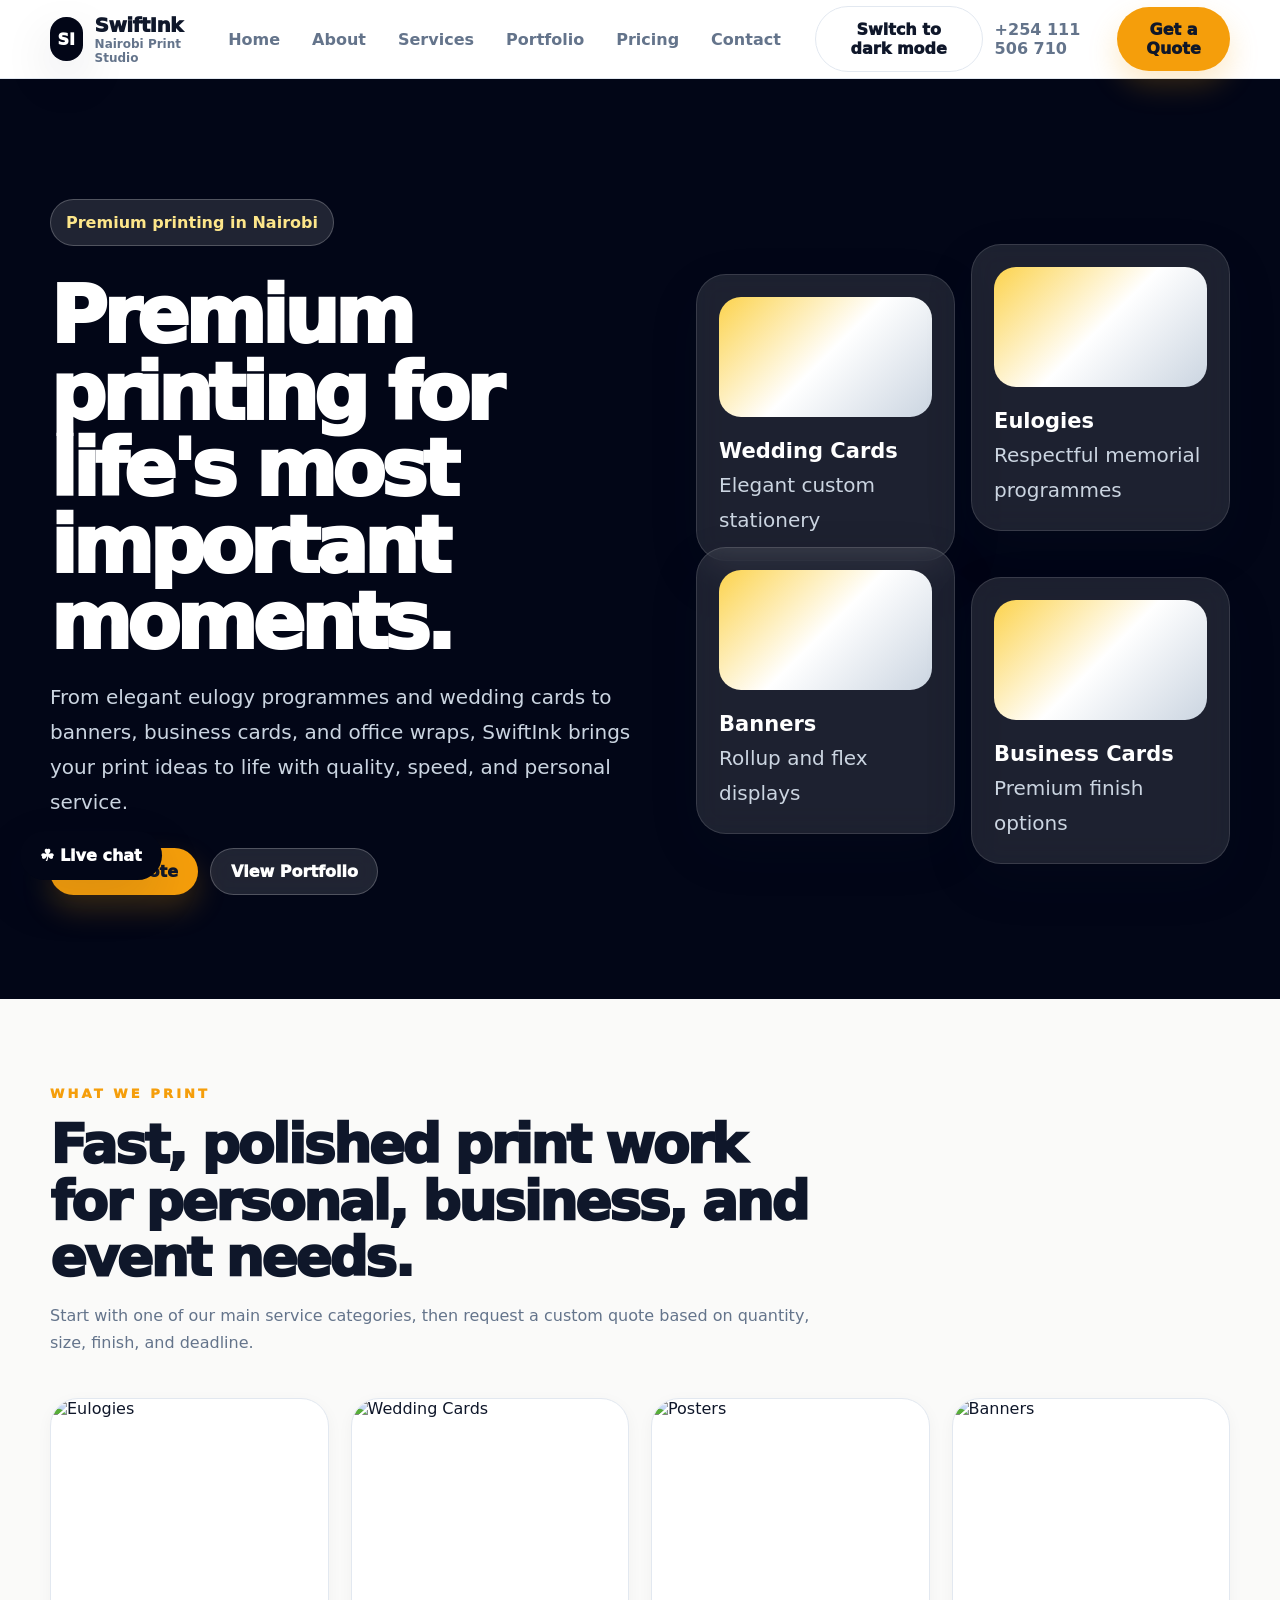
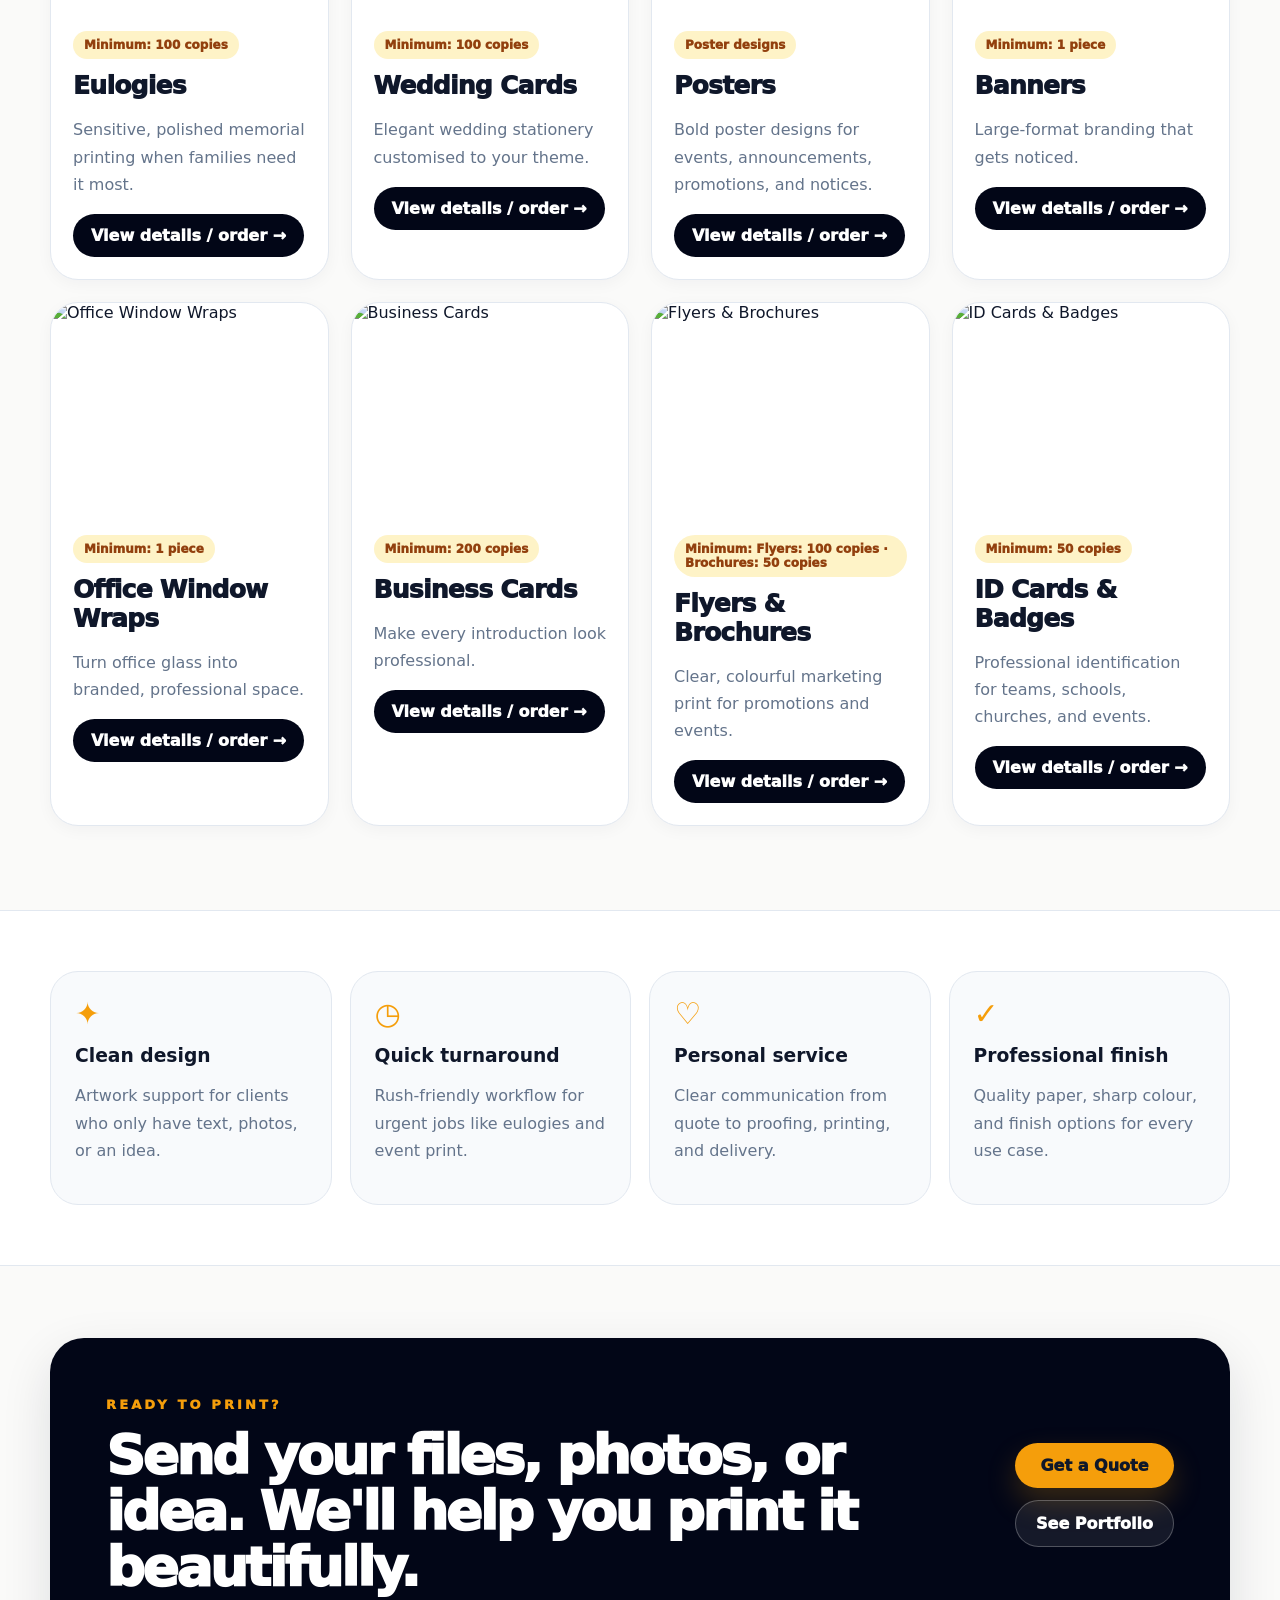
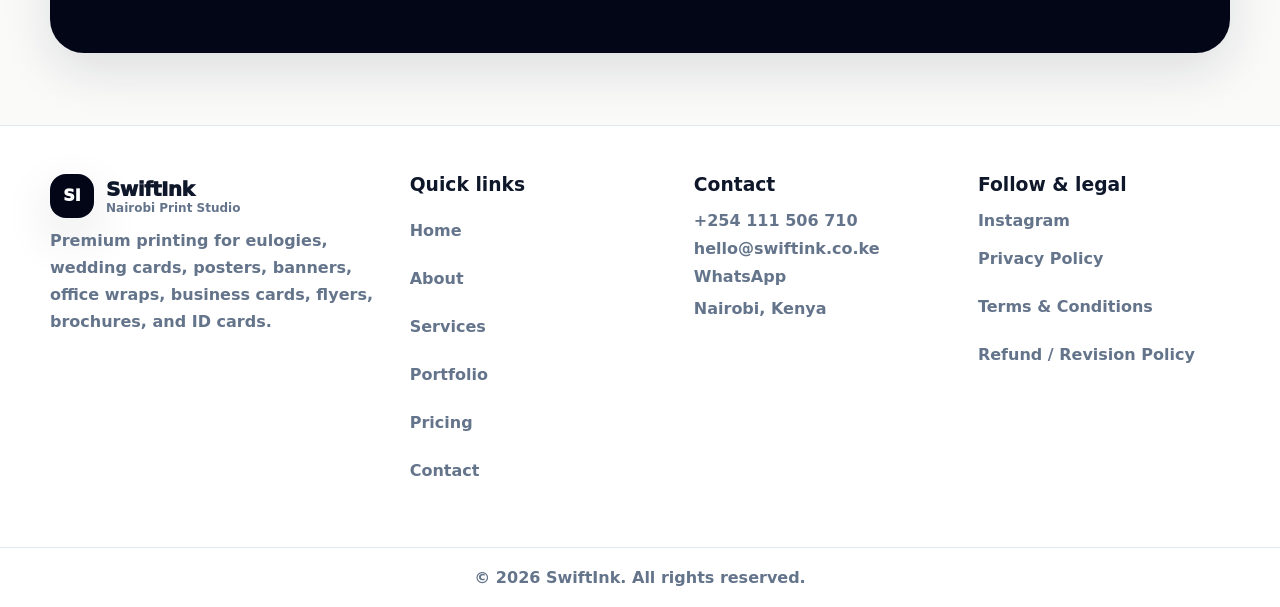
==== swiftink-website/index.html @ 8cc39e2a "Add files via upload" ====
<!doctype html>
<html lang="en">
  <head>
    <meta charset="UTF-8" />
    <meta name="viewport" content="width=device-width, initial-scale=1.0" />
    <title>SwiftInk | Premium Printing in Nairobi</title>
    <meta name="description" content="SwiftInk provides premium printing in Nairobi for eulogies, wedding cards, banners, business cards, flyers, brochures, ID cards, posters, and office window wraps." />
    <link rel="stylesheet" href="assets/css/styles.css" />
  </head>
  <body>
    <header class="site-header">
      <div class="container header-inner">
        <button class="brand" data-page-link="home" aria-label="SwiftInk home">
          <span class="brand-mark">SI</span>
          <span>
            <strong>SwiftInk</strong>
            <small>Nairobi Print Studio</small>
          </span>
        </button>

        <nav class="desktop-nav" aria-label="Main navigation">
          <button data-page-link="home">Home</button>
          <button data-page-link="about">About</button>
          <button data-page-link="services">Services</button>
          <button data-page-link="portfolio">Portfolio</button>
          <button data-page-link="pricing">Pricing</button>
          <button data-page-link="contact">Contact</button>
        </nav>

        <div class="header-actions">
          <button id="themeToggle" class="outline-button">Switch to dark mode</button>
          <a class="phone-link" href="tel:+254111506710">+254 111 506 710</a>
          <button class="primary-button" data-page-link="contact">Get a Quote</button>
        </div>

        <button id="mobileMenuButton" class="mobile-menu-button" aria-label="Open menu">☰</button>
      </div>

      <div id="mobileMenu" class="mobile-menu">
        <button id="mobileThemeToggle" class="outline-button">Switch to dark mode</button>
        <button data-page-link="home">Home</button>
        <button data-page-link="about">About</button>
        <button data-page-link="services">Services</button>
        <button data-page-link="portfolio">Portfolio</button>
        <button data-page-link="pricing">Pricing</button>
        <button data-page-link="contact">Contact</button>
        <button class="primary-button" data-page-link="contact">Get a Quote</button>
      </div>
    </header>

    <main>
      <section id="home" class="page active-page">
        <div class="hero">
          <div class="hero-overlay"></div>
          <div class="container hero-grid">
            <div class="hero-copy">
              <p class="pill">Premium printing in Nairobi</p>
              <h1>Premium printing for life's most important moments.</h1>
              <p>From elegant eulogy programmes and wedding cards to banners, business cards, and office wraps, SwiftInk brings your print ideas to life with quality, speed, and personal service.</p>
              <div class="hero-buttons">
                <button class="primary-button" data-page-link="contact">Get a Quote</button>
                <button class="glass-button" data-page-link="portfolio">View Portfolio</button>
              </div>
            </div>
            <div class="hero-cards">
              <article><span></span><h3>Wedding Cards</h3><p>Elegant custom stationery</p></article>
              <article><span></span><h3>Eulogies</h3><p>Respectful memorial programmes</p></article>
              <article><span></span><h3>Banners</h3><p>Rollup and flex displays</p></article>
              <article><span></span><h3>Business Cards</h3><p>Premium finish options</p></article>
            </div>
          </div>
        </div>

        <section class="section container">
          <div class="section-intro">
            <p class="eyebrow">What we print</p>
            <h2>Fast, polished print work for personal, business, and event needs.</h2>
            <p>Start with one of our main service categories, then request a custom quote based on quantity, size, finish, and deadline.</p>
          </div>
          <div id="homeServices" class="card-grid four"></div>
        </section>

        <section class="trust-strip">
          <div class="container trust-grid">
            <article><span>✦</span><h3>Clean design</h3><p>Artwork support for clients who only have text, photos, or an idea.</p></article>
            <article><span>◷</span><h3>Quick turnaround</h3><p>Rush-friendly workflow for urgent jobs like eulogies and event print.</p></article>
            <article><span>♡</span><h3>Personal service</h3><p>Clear communication from quote to proofing, printing, and delivery.</p></article>
            <article><span>✓</span><h3>Professional finish</h3><p>Quality paper, sharp colour, and finish options for every use case.</p></article>
          </div>
        </section>

        <section class="final-cta container">
          <div>
            <p class="eyebrow">Ready to print?</p>
            <h2>Send your files, photos, or idea. We'll help you print it beautifully.</h2>
          </div>
          <div class="cta-actions">
            <button class="primary-button" data-page-link="contact">Get a Quote</button>
            <button class="outline-button light" data-page-link="portfolio">See Portfolio</button>
          </div>
        </section>
      </section>

      <section id="about" class="page">
        <div class="page-hero">
          <div class="container">
            <p class="eyebrow">About SwiftInk</p>
            <h1>A Nairobi print studio built on quality, speed, and human service.</h1>
            <p>SwiftInk helps families, couples, businesses, churches, schools, and event organisers turn important information into beautiful printed pieces.</p>
          </div>
        </div>
        <section class="section container two-column">
          <div>
            <p class="eyebrow">Our story</p>
            <h2>Print support that feels personal, especially when the job matters.</h2>
            <p>Based in Nairobi, SwiftInk was created to make professional printing easier for clients who need both good design and reliable turnaround. Some customers arrive with ready artwork. Others only have photos, wording, or a rough brief. In both cases, we guide the job from idea to finished print.</p>
            <p>What makes SwiftInk different is the combination of quality output, honest timelines, and attentive service. For sensitive projects like eulogies, we know families need calm communication, careful proofreading, and fast delivery.</p>
            <p>For business and event work, we focus on sharp colour, practical material guidance, and finishes that match the final use.</p>
          </div>
          <div class="image-card">
            <img src="https://images.unsplash.com/photo-1516321318423-f06f85e504b3?auto=format&fit=crop&w=1200&q=80" alt="SwiftInk workspace placeholder" />
            <div><strong>Based in Nairobi</strong><p>Serving clients across the city and surrounding areas.</p></div>
          </div>
        </section>
      </section>

      <section id="services" class="page">
        <div class="page-hero">
          <div class="container">
            <p class="eyebrow">Services</p>
            <h1>Choose the print product you need.</h1>
            <p>Each service has its own page with formats, finishes, order details, and quote questions.</p>
          </div>
        </div>
        <section class="section container">
          <div id="servicesGrid" class="card-grid three"></div>
        </section>
      </section>

      <section id="serviceDetail" class="page">
        <div id="serviceHero" class="service-hero"></div>
        <section class="section container detail-layout">
          <div id="serviceContent" class="detail-content"></div>
          <aside class="sticky-form">
            <div id="serviceQuoteForm"></div>
          </aside>
        </section>
      </section>

      <section id="portfolio" class="page">
        <div class="page-hero">
          <div class="container">
            <p class="eyebrow">Portfolio</p>
            <h1>A gallery built to let the quality speak.</h1>
            <p>Filter by category and replace these placeholders with real photos of SwiftInk's printed work.</p>
          </div>
        </div>
        <section class="section container">
          <div id="portfolioFilters" class="filter-bar"></div>
          <div id="portfolioGrid" class="portfolio-grid"></div>
        </section>
      </section>

      <section id="pricing" class="page">
        <div class="page-hero">
          <div class="container">
            <p class="eyebrow">Pricing</p>
            <h1>Transparent starting prices and design charges.</h1>
            <p>Final prices depend on size, quantity, finish, urgency, artwork readiness, and delivery or installation needs.</p>
          </div>
        </div>
        <section class="section container">
          <div id="pricingGrid" class="pricing-grid"></div>
          <div class="pricing-note">
            <h2>Need a custom quote?</h2>
            <p>Send your service type, quantity, size, finish, files, and deadline. Work begins after a 40% upfront payment, and SwiftInk can confirm the best print option and advise on M-Pesa payment once the job is approved.</p>
            <button class="primary-button" data-page-link="contact">Request a quote</button>
          </div>
        </section>
      </section>

      <section id="contact" class="page">
        <div class="page-hero">
          <div class="container">
            <p class="eyebrow">Contact</p>
            <h1>Tell us what you need printed.</h1>
            <p>Share the service, quantity, size, finish, deadline, and any files or photos. SwiftInk will reply with the next steps.</p>
          </div>
        </div>
        <section class="section container contact-layout">
          <div class="contact-cards">
            <a href="tel:+254111506710"><span>☎</span><div><strong>Phone</strong><p>+254 111 506 710</p></div></a>
            <a href="https://wa.me/254111506710" target="_blank"><span>☘</span><div><strong>WhatsApp</strong><p>Chat with SwiftInk</p></div></a>
            <a href="mailto:hello@swiftink.co.ke"><span>✉</span><div><strong>Email</strong><p>hello@swiftink.co.ke</p></div></a>
            <article><span>⌖</span><div><strong>Location</strong><p>Nairobi, Kenya</p></div></article>
            <article><span>◷</span><div><strong>Working hours</strong><p>Monday - Saturday, 8:00 AM - 6:00 PM</p></div></article>
            <article class="map-placeholder"><h3>Service area</h3><p>SwiftInk serves clients across Nairobi and can arrange delivery or installation depending on the product and location.</p><div>Google Map embed placeholder</div></article>
          </div>
          <div id="contactQuoteForm"></div>
        </section>
      </section>

      <section id="privacy" class="page legal-page"></section>
      <section id="terms" class="page legal-page"></section>
      <section id="refund" class="page legal-page"></section>
    </main>

    <footer class="site-footer">
      <div class="container footer-grid">
        <div>
          <div class="footer-brand"><span class="brand-mark">SI</span><div><strong>SwiftInk</strong><small>Nairobi Print Studio</small></div></div>
          <p>Premium printing for eulogies, wedding cards, posters, banners, office wraps, business cards, flyers, brochures, and ID cards.</p>
        </div>
        <div><h3>Quick links</h3><button data-page-link="home">Home</button><button data-page-link="about">About</button><button data-page-link="services">Services</button><button data-page-link="portfolio">Portfolio</button><button data-page-link="pricing">Pricing</button><button data-page-link="contact">Contact</button></div>
        <div><h3>Contact</h3><a href="tel:+254111506710">+254 111 506 710</a><a href="mailto:hello@swiftink.co.ke">hello@swiftink.co.ke</a><a href="https://wa.me/254111506710" target="_blank">WhatsApp</a><p>Nairobi, Kenya</p></div>
        <div><h3>Follow & legal</h3><a href="https://instagram.com" target="_blank">Instagram</a><button data-page-link="privacy">Privacy Policy</button><button data-page-link="terms">Terms & Conditions</button><button data-page-link="refund">Refund / Revision Policy</button></div>
      </div>
      <div class="copyright">© <span id="year"></span> SwiftInk. All rights reserved.</div>
    </footer>

    <div class="live-chat">
      <div id="chatPanel" class="chat-panel">
        <div class="chat-header"><div><small>Live chat</small><strong>SwiftInk Agent</strong><span>Online for quotes and order support</span></div><button id="closeChat">×</button></div>
        <div id="chatMessages" class="chat-messages"></div>
        <form id="chatForm" class="chat-form"><label>Message agent<textarea id="chatInput" rows="3" placeholder="Type your question or order details..."></textarea></label><div><button type="submit">Send message</button><a id="chatWhatsapp" target="_blank">WhatsApp</a></div></form>
      </div>
      <button id="openChat" class="chat-button">☘ Live chat</button>
    </div>
    
    <!-- SCRIPTS MUST BE IN THIS ORDER -->
    <!-- 1. Firebase core libraries -->
    <script src="https://www.gstatic.com/firebasejs/10.8.0/firebase-app-compat.js"></script>
    <script src="https://www.gstatic.com/firebasejs/10.8.0/firebase-firestore-compat.js"></script>
    
    <!-- 2. Your Firebase configuration -->
    <script src="assets/js/firebase-config.js"></script>
    
    <!-- 3. Your main app.js -->
    <script src="assets/js/app.js"></script>
  </body>
</html>
---- swiftink-website/assets/css/styles.css ----
:root {
  --bg: #fafaf9;
  --card: #ffffff;
  --ink: #0f172a;
  --muted: #64748b;
  --line: #e2e8f0;
  --soft: #f8fafc;
  --amber: #f59e0b;
  --amber-soft: #fef3c7;
  --green: #22c55e;
  --shadow: 0 18px 50px rgba(15, 23, 42, 0.12);
  --radius: 28px;
}

* { box-sizing: border-box; }
html { scroll-behavior: smooth; }
body {
  margin: 0;
  font-family: Inter, ui-sans-serif, system-ui, -apple-system, BlinkMacSystemFont, "Segoe UI", sans-serif;
  background: var(--bg);
  color: var(--ink);
}
body.dark-mode {
  --bg: #020617;
  --card: #0f172a;
  --ink: #f8fafc;
  --muted: #cbd5e1;
  --line: #334155;
  --soft: #111827;
  --amber-soft: rgba(245, 158, 11, 0.16);
  --shadow: 0 18px 50px rgba(0, 0, 0, 0.38);
}
img { max-width: 100%; display: block; }
button, input, select, textarea { font: inherit; }
button { cursor: pointer; }
a { color: inherit; text-decoration: none; }
.container { width: min(1180px, calc(100% - 32px)); margin: 0 auto; }

.site-header {
  position: sticky;
  top: 0;
  z-index: 40;
  background: color-mix(in srgb, var(--card) 88%, transparent);
  border-bottom: 1px solid var(--line);
  backdrop-filter: blur(16px);
}
.header-inner { min-height: 78px; display: flex; align-items: center; justify-content: space-between; gap: 20px; }
.brand, .footer-brand { display: inline-flex; align-items: center; gap: 12px; background: none; border: 0; color: var(--ink); padding: 0; text-align: left; }
.brand-mark { width: 44px; height: 44px; border-radius: 16px; display: inline-flex; align-items: center; justify-content: center; background: #020617; color: #fff; font-weight: 950; box-shadow: var(--shadow); }
.brand strong, .footer-brand strong { display: block; font-size: 20px; font-weight: 950; letter-spacing: -0.03em; }
.brand small, .footer-brand small { display: block; color: var(--muted); font-weight: 700; font-size: 12px; }
.desktop-nav { display: flex; gap: 4px; }
.desktop-nav button, .mobile-menu button, .site-footer button { border: 0; background: none; color: var(--muted); font-weight: 800; padding: 10px 14px; border-radius: 999px; }
.desktop-nav button:hover, .mobile-menu button:hover, .site-footer button:hover { color: var(--ink); background: var(--soft); }
.header-actions { display: flex; align-items: center; gap: 12px; }
.phone-link { color: var(--muted); font-weight: 900; }
.mobile-menu-button { display: none; border: 1px solid var(--line); background: var(--card); color: var(--ink); width: 44px; height: 44px; border-radius: 16px; font-size: 22px; }
.mobile-menu { display: none; padding: 14px 16px 18px; border-top: 1px solid var(--line); background: var(--card); }
.mobile-menu.open { display: grid; gap: 8px; }
.mobile-menu button { text-align: left; border-radius: 16px; }

.primary-button, .outline-button, .glass-button {
  border: 0;
  border-radius: 999px;
  padding: 13px 20px;
  font-weight: 950;
  display: inline-flex;
  align-items: center;
  justify-content: center;
  gap: 8px;
}
.primary-button { background: var(--amber); color: #0f172a; box-shadow: 0 14px 30px rgba(245, 158, 11, 0.22); }
.primary-button:hover { transform: translateY(-1px); filter: brightness(1.03); }
.outline-button { background: var(--card); color: var(--ink); border: 1px solid var(--line); }
.outline-button.light { color: #fff; border-color: rgba(255,255,255,0.25); background: rgba(255,255,255,0.08); }
.glass-button { color: #fff; background: rgba(255,255,255,0.12); border: 1px solid rgba(255,255,255,0.22); backdrop-filter: blur(12px); }

.page { display: none; }
.active-page { display: block; }
.hero { position: relative; overflow: hidden; background: #020617; color: #fff; }
.hero::before { content: ""; position: absolute; inset: 0; background: url("https://images.unsplash.com/photo-1586953208448-b95a79798f07?auto=format&fit=crop&w=1800&q=80") center/cover; opacity: 0.34; }
.hero-overlay { position: absolute; inset: 0; background: linear-gradient(90deg, #020617, rgba(2,6,23,0.86), rgba(2,6,23,0.3)); }
.hero-grid { position: relative; padding: 104px 0; display: grid; grid-template-columns: 1.05fr 0.95fr; gap: 56px; align-items: center; }
.pill { display: inline-flex; padding: 9px 15px; border-radius: 999px; background: rgba(255,255,255,0.12); border: 1px solid rgba(255,255,255,0.22); color: #fde68a; font-weight: 900; }
.hero h1, .page-hero h1 { margin: 16px 0 0; font-size: clamp(46px, 7vw, 78px); line-height: 0.98; letter-spacing: -0.06em; font-weight: 950; }
.hero p:not(.pill), .page-hero p:not(.eyebrow) { color: #cbd5e1; font-size: 20px; line-height: 1.75; max-width: 720px; }
.hero-buttons { display: flex; flex-wrap: wrap; gap: 12px; margin-top: 28px; }
.hero-cards { display: grid; grid-template-columns: repeat(2, 1fr); gap: 16px; }
.hero-cards article { border: 1px solid rgba(255,255,255,0.12); background: rgba(255,255,255,0.11); border-radius: 30px; padding: 22px; backdrop-filter: blur(14px); box-shadow: var(--shadow); }
.hero-cards article:nth-child(1), .hero-cards article:nth-child(4) { transform: translateY(30px); }
.hero-cards span { display: block; height: 120px; border-radius: 22px; margin-bottom: 22px; background: linear-gradient(135deg, #fcd34d, #fff, #cbd5e1); }
.hero-cards h3 { margin: 0; font-size: 21px; }
.hero-cards p { margin: 5px 0 0; color: #cbd5e1; }

.section { padding: 84px 0; }
.section-intro { max-width: 760px; margin-bottom: 42px; }
.eyebrow { color: var(--amber); font-weight: 950; text-transform: uppercase; letter-spacing: 0.24em; font-size: 13px; margin: 0 0 12px; }
h2 { margin: 0; font-size: clamp(34px, 5vw, 54px); line-height: 1.04; letter-spacing: -0.05em; font-weight: 950; }
h3 { margin: 0; }
p { color: var(--muted); line-height: 1.7; }
.card-grid { display: grid; gap: 22px; }
.card-grid.three { grid-template-columns: repeat(3, minmax(0, 1fr)); }
.card-grid.four { grid-template-columns: repeat(4, minmax(0, 1fr)); }
.service-card { overflow: hidden; border-radius: var(--radius); background: var(--card); border: 1px solid var(--line); box-shadow: 0 4px 16px rgba(15,23,42,0.04); transition: transform 0.2s, box-shadow 0.2s; }
.service-card:hover { transform: translateY(-4px); box-shadow: var(--shadow); }
.service-card img { width: 100%; height: 210px; object-fit: cover; }
.service-card-content { padding: 22px; }
.badge { display: inline-flex; background: var(--amber-soft); color: #92400e; padding: 7px 11px; border-radius: 999px; font-size: 12px; font-weight: 950; margin-bottom: 12px; }
body.dark-mode .badge { color: #fde68a; }
.service-card h3 { font-size: 25px; font-weight: 950; letter-spacing: -0.03em; }
.service-card p { min-height: 54px; }
.dark-button { border: 0; background: #020617; color: #fff; border-radius: 999px; padding: 12px 18px; font-weight: 950; }
body.dark-mode .dark-button { background: var(--amber); color: #0f172a; }

.trust-strip { background: var(--card); border-block: 1px solid var(--line); padding: 60px 0; }
.trust-grid { display: grid; grid-template-columns: repeat(4, 1fr); gap: 18px; }
.trust-grid article { background: var(--soft); border: 1px solid var(--line); border-radius: var(--radius); padding: 24px; }
.trust-grid span { display: block; color: var(--amber); font-size: 30px; margin-bottom: 14px; }
.final-cta { margin-block: 72px; border-radius: 34px; background: #020617; color: #fff; padding: 56px; display: grid; grid-template-columns: 1fr auto; gap: 30px; align-items: center; box-shadow: var(--shadow); }
.final-cta h2 { max-width: 780px; }
.final-cta p:not(.eyebrow) { color: #cbd5e1; }
.cta-actions { display: grid; gap: 12px; }

.page-hero { background: #020617; color: #fff; padding: 86px 0; }
.two-column { display: grid; grid-template-columns: 1fr 0.95fr; gap: 56px; align-items: center; }
.image-card { position: relative; }
.image-card img { border-radius: 36px; width: 100%; height: 520px; object-fit: cover; box-shadow: var(--shadow); }
.image-card div { position: absolute; left: 24px; right: 24px; bottom: -24px; background: var(--card); color: var(--ink); border-radius: 26px; padding: 22px; box-shadow: var(--shadow); }
.image-card strong { color: var(--amber); text-transform: uppercase; letter-spacing: .18em; font-size: 12px; }
.image-card p { margin: 5px 0 0; color: var(--ink); font-weight: 900; font-size: 20px; }

.service-hero { position: relative; background: #020617; color: #fff; min-height: 430px; overflow: hidden; }
.service-hero::before { content: ""; position: absolute; inset: 0; background: var(--service-image) center/cover; opacity: 0.35; }
.service-hero::after { content: ""; position: absolute; inset: 0; background: linear-gradient(90deg, #020617, rgba(2,6,23,.86), transparent); }
.service-hero-inner { position: relative; z-index: 1; padding: 88px 0; }
.back-button { border: 0; color: #fde68a; background: transparent; font-weight: 900; margin-bottom: 24px; }
.service-hero h1 { font-size: clamp(48px, 7vw, 78px); line-height: 0.98; margin: 12px 0; letter-spacing: -0.06em; }
.detail-layout { display: grid; grid-template-columns: 1fr 420px; gap: 36px; align-items: start; }
.detail-content { display: grid; gap: 30px; }
.info-block, .quote-form, .pricing-note, .legal-box { background: var(--card); border: 1px solid var(--line); border-radius: var(--radius); padding: 28px; box-shadow: 0 4px 16px rgba(15,23,42,0.04); }
.info-list { display: grid; grid-template-columns: repeat(2, 1fr); gap: 12px; margin-top: 20px; }
.info-list span { display: flex; gap: 10px; align-items: flex-start; background: var(--soft); border-radius: 16px; padding: 14px; color: var(--ink); font-weight: 800; }
.samples-grid { display: grid; grid-template-columns: repeat(3, 1fr); gap: 18px; }
.sample-card { background: var(--card); border: 1px solid var(--line); border-radius: var(--radius); padding: 14px; }
.sample-image { display: flex; align-items: center; justify-content: center; height: 190px; border-radius: 22px; background: linear-gradient(135deg, var(--soft), #fff3cd); font-size: 52px; font-weight: 950; color: #cbd5e1; }
body.dark-mode .sample-image { background: linear-gradient(135deg, #111827, #292524); }
.sticky-form { position: sticky; top: 100px; }

.quote-form { box-shadow: var(--shadow); }
.quote-form h2 { font-size: 32px; }
.form-grid { display: grid; gap: 15px; }
.form-row { display: grid; grid-template-columns: 1fr 1fr; gap: 15px; }
label { display: grid; gap: 8px; color: var(--ink); font-weight: 950; font-size: 14px; }
input, select, textarea { width: 100%; border: 1px solid var(--line); background: var(--soft); color: var(--ink); border-radius: 16px; padding: 13px 14px; outline: 0; }
input:focus, select:focus, textarea:focus { border-color: var(--amber); background: var(--card); }
.product-questions { background: var(--soft); border: 1px solid var(--line); border-radius: 22px; padding: 18px; display: grid; gap: 15px; }
.upload-box { min-height: 110px; border: 2px dashed var(--line); background: var(--soft); border-radius: 18px; display: flex; align-items: center; justify-content: center; text-align: center; color: var(--muted); font-weight: 850; cursor: pointer; padding: 18px; }
.upload-box input { display: none; }
.order-summary { display: none; margin-top: 18px; border: 1px solid #fcd34d; background: var(--amber-soft); border-radius: 22px; padding: 20px; }
.order-summary.active { display: block; }
.summary-item { background: var(--card); border: 1px solid var(--line); padding: 10px 12px; border-radius: 14px; margin-top: 8px; color: var(--muted); }
.summary-item strong { color: var(--ink); }
.whatsapp-summary { display: flex; align-items: center; justify-content: center; margin-top: 14px; background: var(--green); color: #fff; border-radius: 999px; padding: 13px 18px; font-weight: 950; }

.filter-bar { display: flex; overflow-x: auto; gap: 8px; background: var(--card); border: 1px solid var(--line); border-radius: 24px; padding: 10px; margin-bottom: 28px; }
.filter-bar button { border: 0; border-radius: 999px; padding: 10px 16px; background: var(--soft); color: var(--muted); font-weight: 950; white-space: nowrap; }
.filter-bar button.active { background: #020617; color: #fff; }
.portfolio-grid { display: grid; grid-template-columns: repeat(3, 1fr); gap: 22px; }
.portfolio-item { background: var(--card); border: 1px solid var(--line); border-radius: var(--radius); overflow: hidden; }
.portfolio-image { height: 260px; display: flex; align-items: center; justify-content: center; background: linear-gradient(135deg, var(--soft), #fff7ed); color: #cbd5e1; font-size: 64px; font-weight: 950; }
body.dark-mode .portfolio-image { background: linear-gradient(135deg, #0f172a, #292524); }
.portfolio-copy { padding: 22px; }
.portfolio-copy small { color: var(--amber); text-transform: uppercase; letter-spacing: .18em; font-weight: 950; }
.pricing-grid { display: grid; grid-template-columns: repeat(4, 1fr); gap: 20px; }
.pricing-card { background: var(--card); border: 1px solid var(--line); border-radius: var(--radius); padding: 24px; }
.price { color: var(--amber); font-size: 28px; line-height: 1.1; font-weight: 950; margin: 18px 0; }
.minimum-box { background: var(--soft); padding: 14px; border-radius: 18px; }
.minimum-box small { color: var(--muted); text-transform: uppercase; letter-spacing: .18em; font-weight: 950; }
.minimum-box strong { display: block; margin-top: 4px; }
.pricing-note { margin-top: 30px; background: #020617; color: #fff; }
.pricing-note p { color: #cbd5e1; }

.contact-layout { display: grid; grid-template-columns: 1fr 1.15fr; gap: 36px; }
.contact-cards { display: grid; gap: 16px; }
.contact-cards a, .contact-cards article { display: flex; gap: 15px; align-items: center; background: var(--card); border: 1px solid var(--line); border-radius: var(--radius); padding: 20px; box-shadow: 0 4px 16px rgba(15,23,42,0.04); }
.contact-cards span { width: 48px; height: 48px; border-radius: 17px; background: var(--amber-soft); color: #92400e; display: inline-flex; align-items: center; justify-content: center; font-size: 22px; }
body.dark-mode .contact-cards span { color: #fde68a; }
.contact-cards strong { display: block; }
.contact-cards p { margin: 2px 0 0; }
.map-placeholder { display: block !important; }
.map-placeholder div { margin-top: 14px; height: 190px; border-radius: 22px; background: var(--soft); display: flex; align-items: center; justify-content: center; color: var(--muted); font-weight: 900; }
.legal-page .container { max-width: 820px; }
.legal-box p { font-size: 18px; }

.site-footer { background: var(--card); border-top: 1px solid var(--line); }
.footer-grid { display: grid; grid-template-columns: 1.3fr 1fr 1fr 1fr; gap: 32px; padding: 48px 0; }
.site-footer h3 { margin: 0 0 16px; }
.site-footer a, .site-footer button, .site-footer p { display: block; margin: 9px 0; color: var(--muted); font-weight: 750; text-align: left; padding-left: 0; }
.copyright { border-top: 1px solid var(--line); text-align: center; padding: 20px; color: var(--muted); font-weight: 800; }

.whatsapp-float { position: fixed; z-index: 60; right: 20px; bottom: 20px; width: 62px; height: 62px; border-radius: 999px; background: var(--green); color: #fff; box-shadow: 0 18px 40px rgba(34,197,94,.35); display: flex; align-items: center; justify-content: center; font-size: 28px; }
.live-chat { position: fixed; z-index: 60; left: 20px; bottom: 20px; }
.chat-button { background: #020617; color: #fff; border: 0; border-radius: 999px; padding: 15px 20px; font-weight: 950; box-shadow: var(--shadow); }
body.dark-mode .chat-button { background: var(--amber); color: #0f172a; }
.chat-panel { display: none; width: min(390px, calc(100vw - 40px)); overflow: hidden; background: var(--card); border: 1px solid var(--line); border-radius: 30px; box-shadow: var(--shadow); margin-bottom: 14px; }
.chat-panel.open { display: block; }
.chat-header { background: #020617; color: #fff; display: flex; justify-content: space-between; gap: 16px; padding: 18px; }
.chat-header small { display: block; color: #fde68a; text-transform: uppercase; letter-spacing: .18em; font-weight: 950; }
.chat-header strong { display: block; font-size: 20px; }
.chat-header span { color: #cbd5e1; font-size: 13px; }
.chat-header button { border: 0; background: rgba(255,255,255,.1); color: #fff; border-radius: 999px; width: 34px; height: 34px; font-size: 20px; }
.chat-messages { max-height: 300px; overflow-y: auto; padding: 14px; background: var(--soft); display: grid; gap: 10px; }
.chat-message { max-width: 86%; border-radius: 18px; padding: 11px 13px; font-size: 14px; line-height: 1.55; }
.chat-message.agent { background: var(--card); border: 1px solid var(--line); justify-self: start; }
.chat-message.client { background: var(--amber); color: #0f172a; font-weight: 800; justify-self: end; }
.chat-form { padding: 14px; border-top: 1px solid var(--line); }
.chat-form div { display: grid; grid-template-columns: 1fr 1fr; gap: 8px; margin-top: 10px; }
.chat-form button, .chat-form a { border: 0; border-radius: 999px; padding: 12px; background: #020617; color: #fff; font-weight: 950; text-align: center; }
.chat-form a { background: var(--green); }

@media (max-width: 1050px) {
  .desktop-nav, .header-actions { display: none; }
  .mobile-menu-button { display: inline-flex; align-items: center; justify-content: center; }
  .hero-grid, .two-column, .detail-layout, .contact-layout, .final-cta { grid-template-columns: 1fr; }
  .sticky-form { position: static; }
  .card-grid.four, .pricing-grid { grid-template-columns: repeat(2, 1fr); }
  .footer-grid { grid-template-columns: repeat(2, 1fr); }
}
@media (max-width: 720px) {
  .container { width: min(100% - 24px, 1180px); }
  .hero-grid { padding: 72px 0; }
  .hero-cards, .trust-grid, .card-grid.three, .card-grid.four, .pricing-grid, .portfolio-grid, .samples-grid, .info-list, .form-row, .footer-grid { grid-template-columns: 1fr; }
  .hero-cards article:nth-child(1), .hero-cards article:nth-child(4) { transform: none; }
  .section { padding: 60px 0; }
  .final-cta { padding: 32px; }
  .live-chat { left: 12px; bottom: 92px; }
  .whatsapp-float { right: 14px; bottom: 14px; }
}
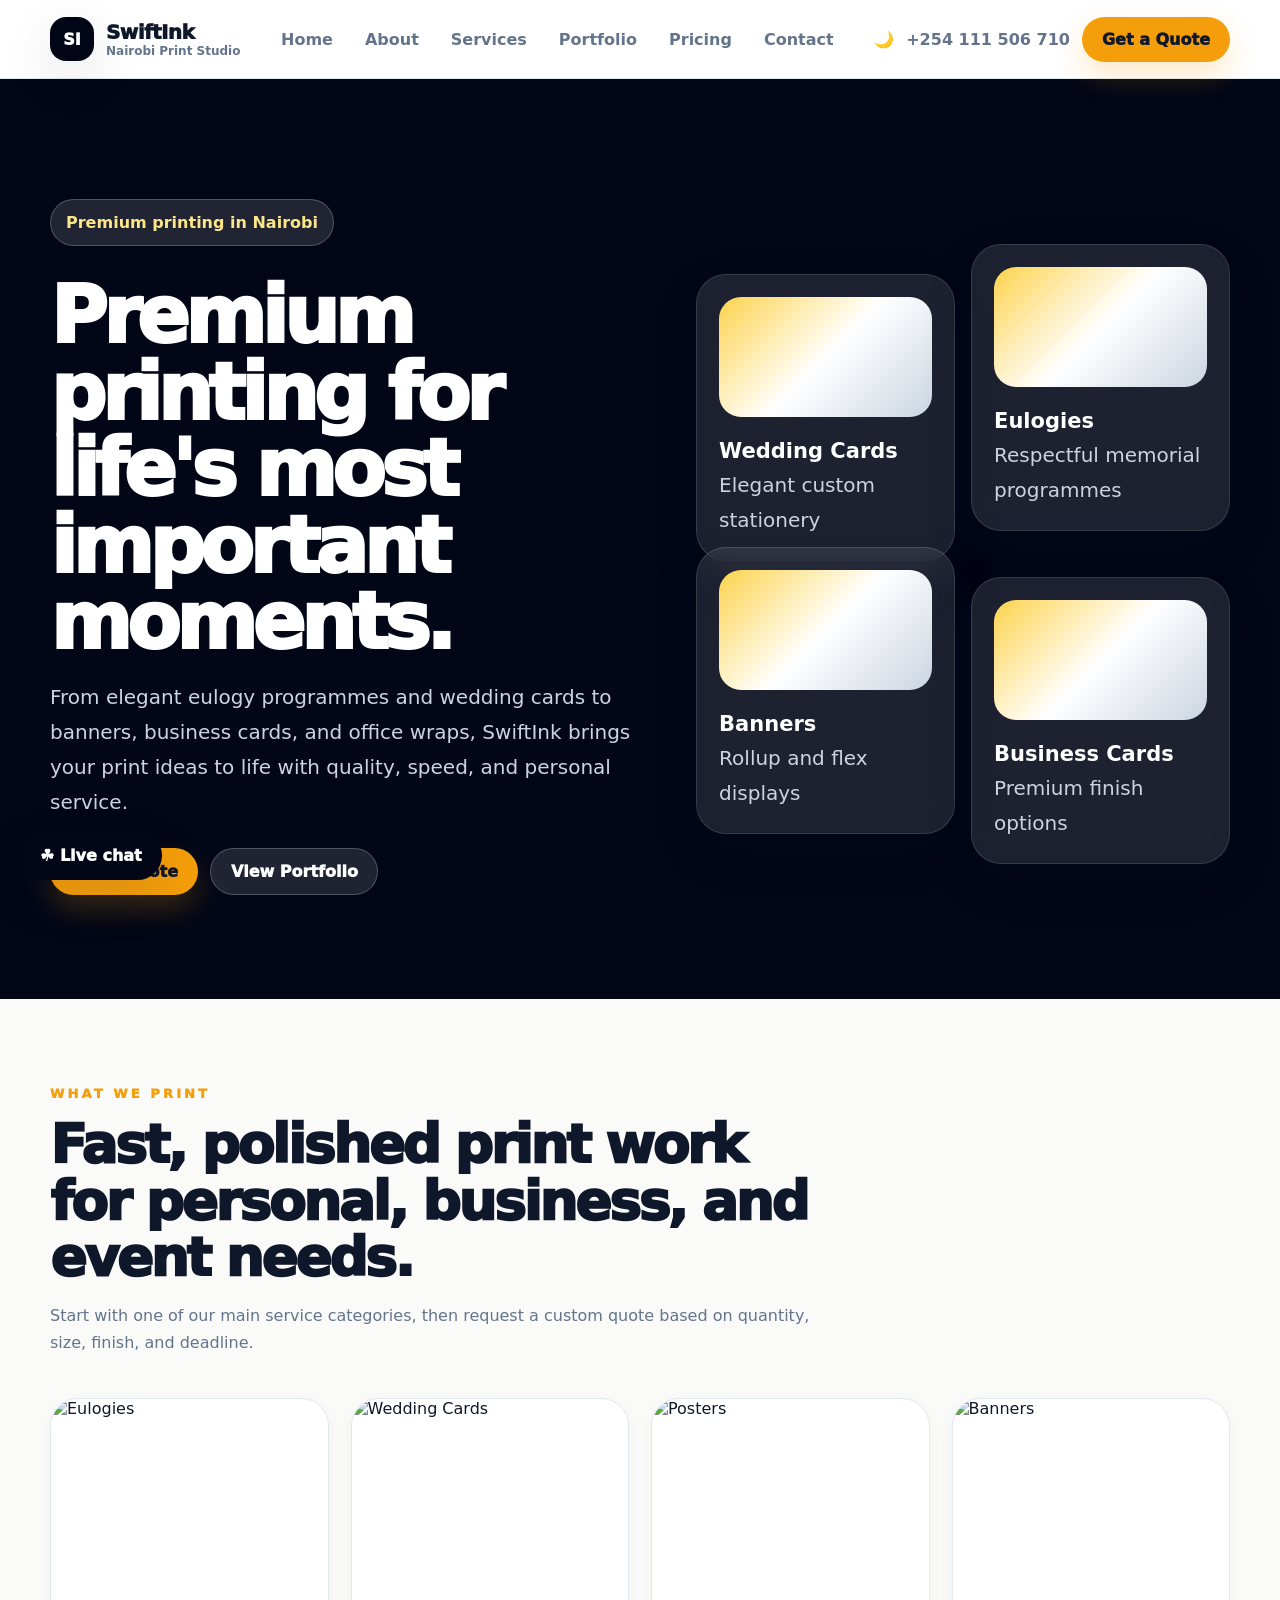
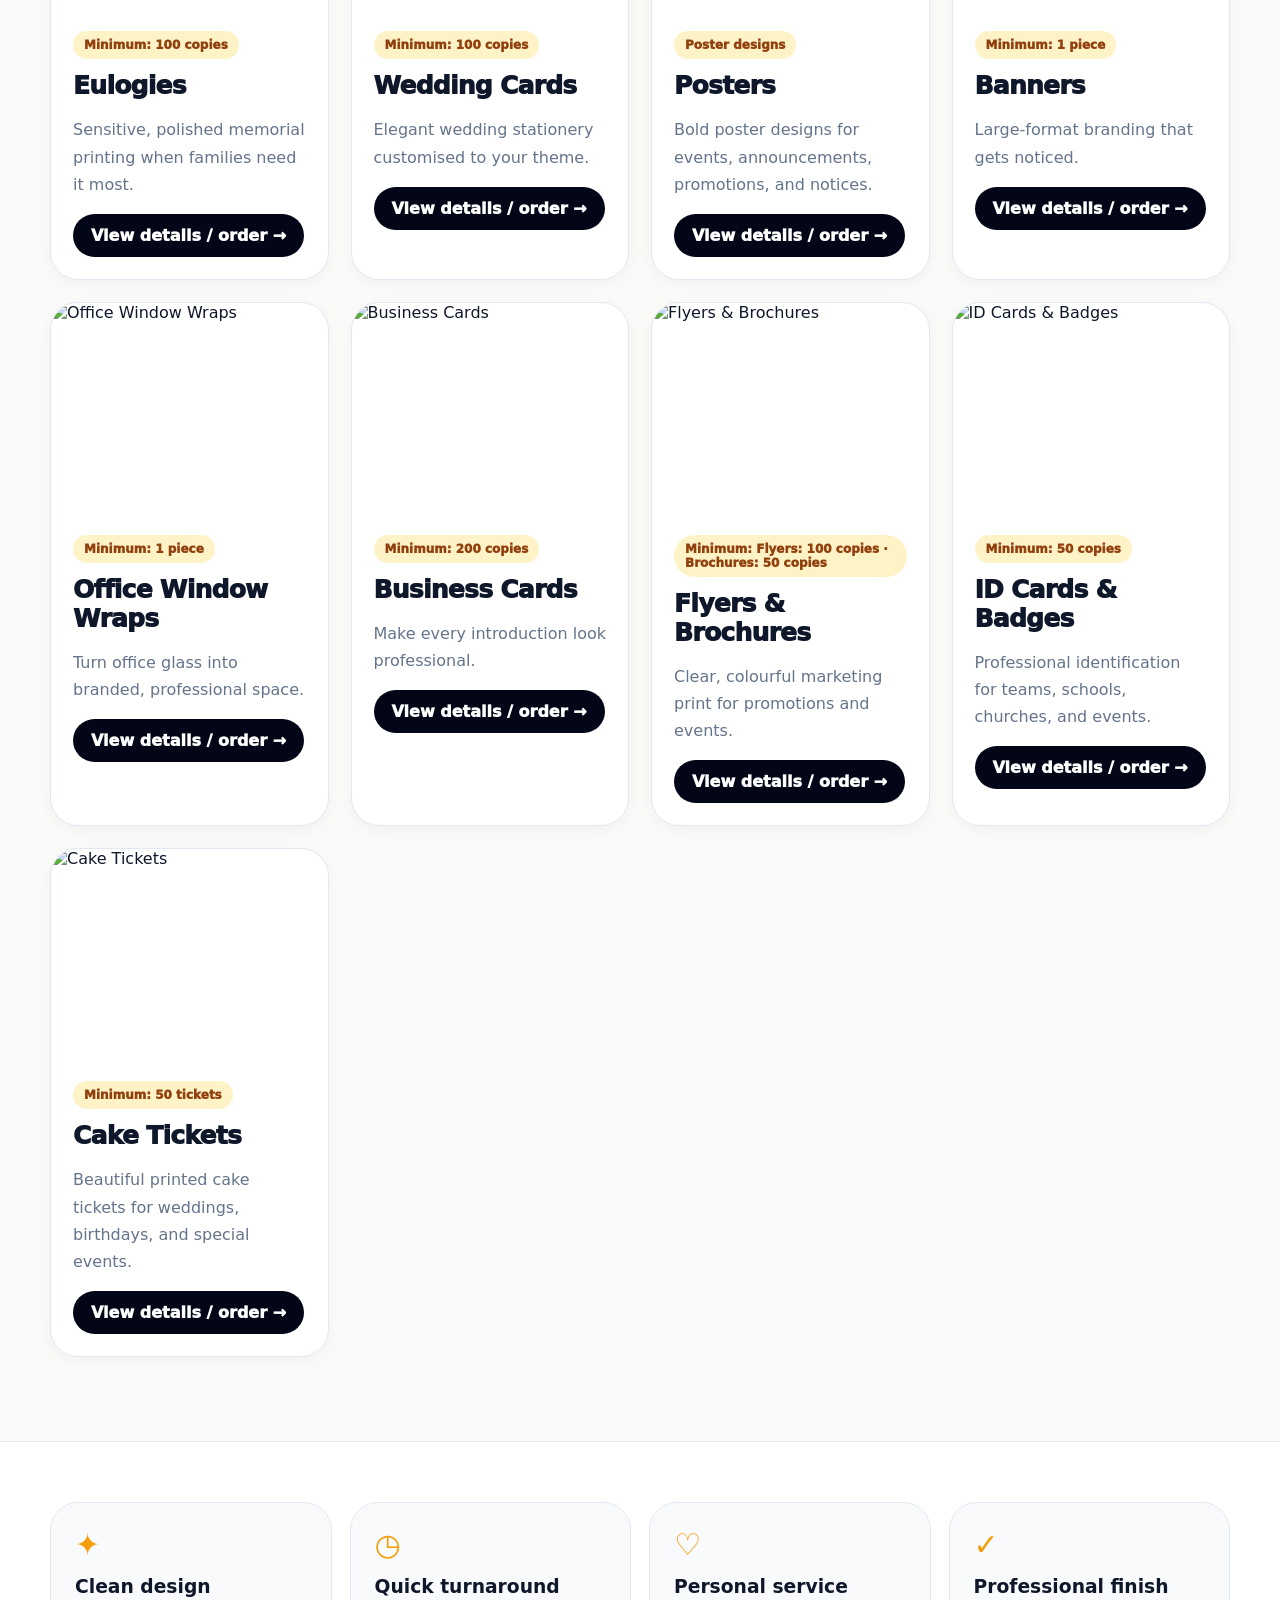
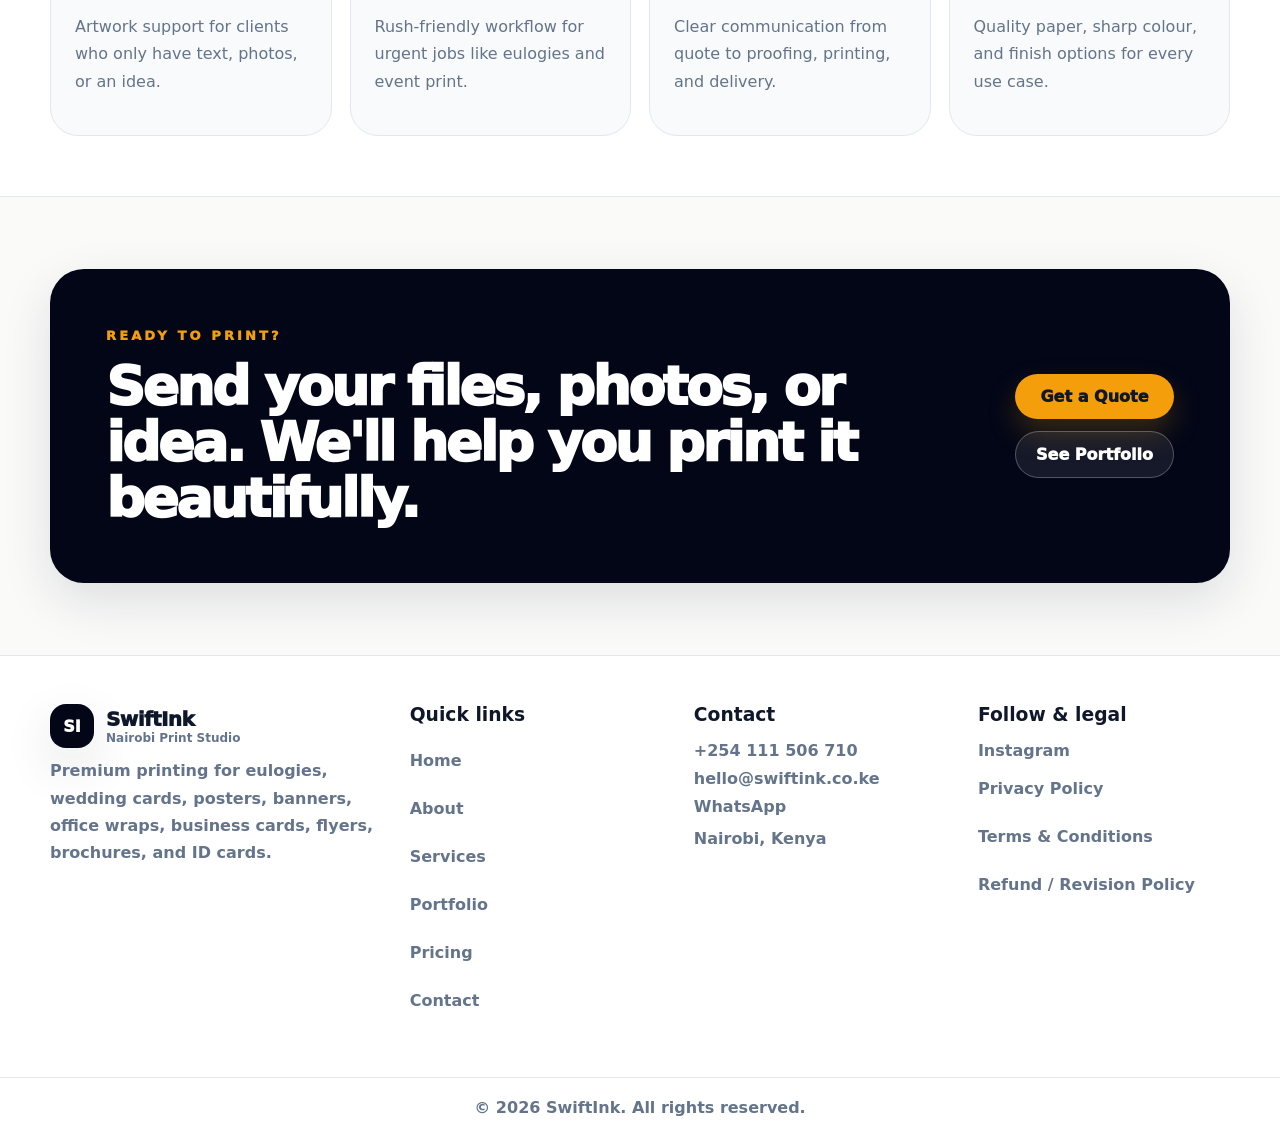
==== commit 0b4c8b91: "Update index.html" ====
--- a/swiftink-website/index.html
+++ b/swiftink-website/index.html
@@ -28,7 +28,12 @@
         </nav>
 
         <div class="header-actions">
-          <button id="themeToggle" class="outline-button">Switch to dark mode</button>
+          <!-- Sliding Toggle Switch -->
+          <div onclick="toggleTheme()" class="theme-toggle-switch">
+            <div id="themeKnob" class="theme-knob">
+              <span id="themeIcon" class="theme-icon">🌙</span>
+            </div>
+          </div>
           <a class="phone-link" href="tel:+254111506710">+254 111 506 710</a>
           <button class="primary-button" data-page-link="contact">Get a Quote</button>
         </div>
@@ -37,7 +42,10 @@
       </div>
 
       <div id="mobileMenu" class="mobile-menu">
-        <button id="mobileThemeToggle" class="outline-button">Switch to dark mode</button>
+        <span>Dark Mode</span>
+      <div onclick="toggleTheme()" class="theme-toggle-switch mobile-toggle">
+      <div id="mobileThemeKnob" class="theme-knob">
+        <span id="mobileThemeIcon" class="theme-icon">🌙</span>
         <button data-page-link="home">Home</button>
         <button data-page-link="about">About</button>
         <button data-page-link="services">Services</button>
@@ -238,4 +246,4 @@
     <!-- 3. Your main app.js -->
     <script src="assets/js/app.js"></script>
   </body>
-</html>+</html>
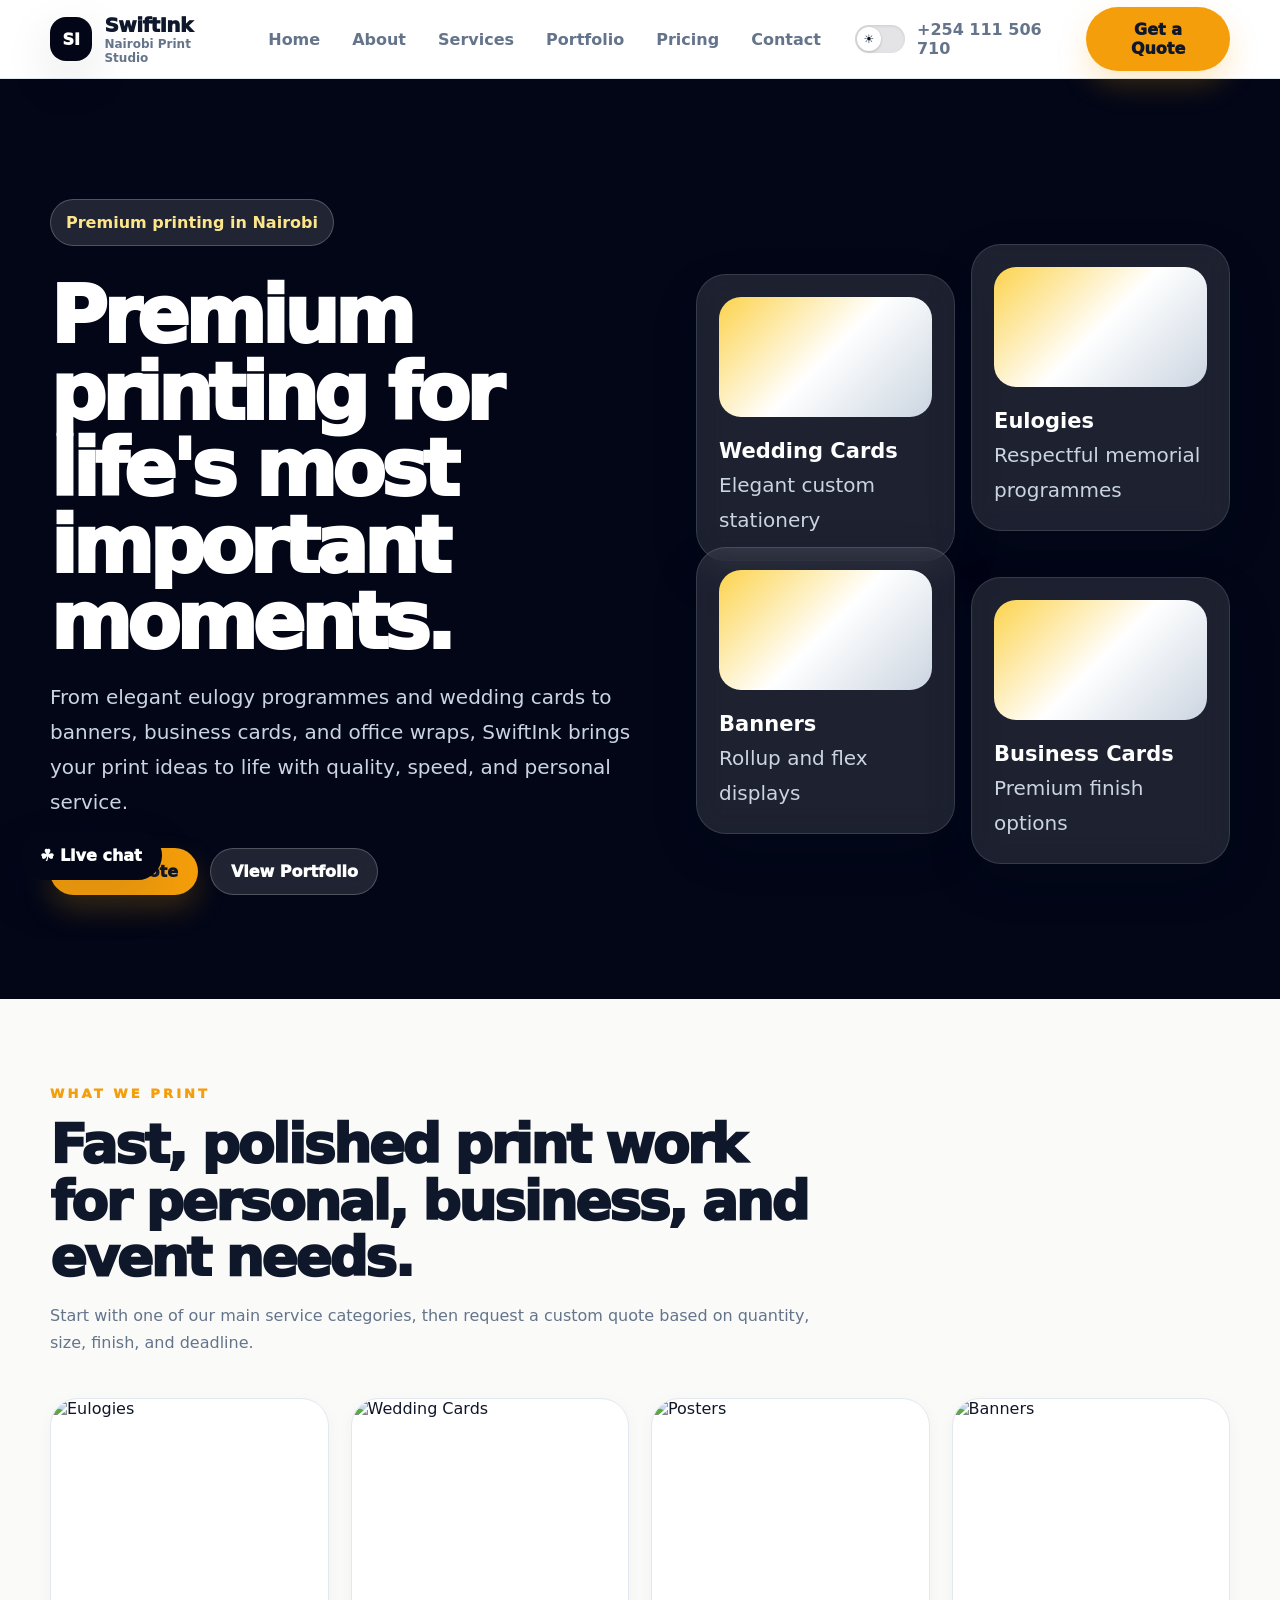
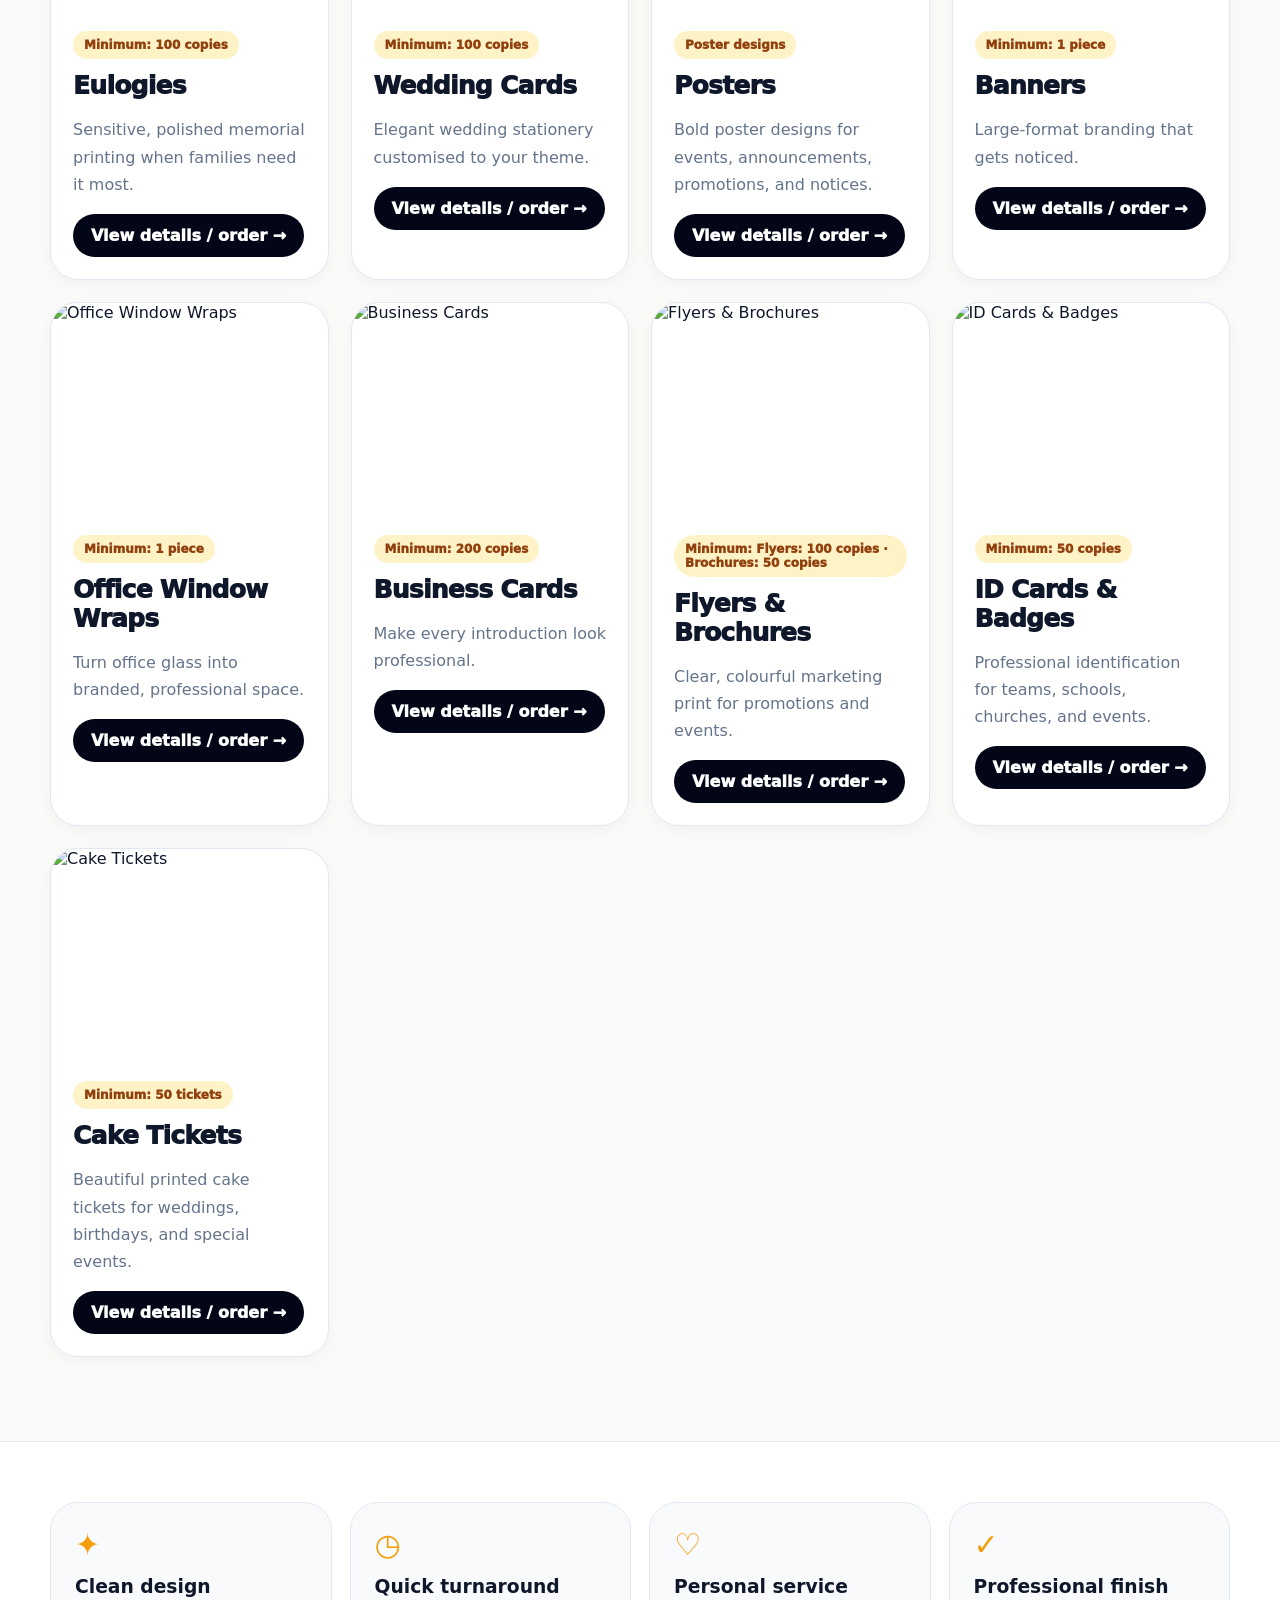
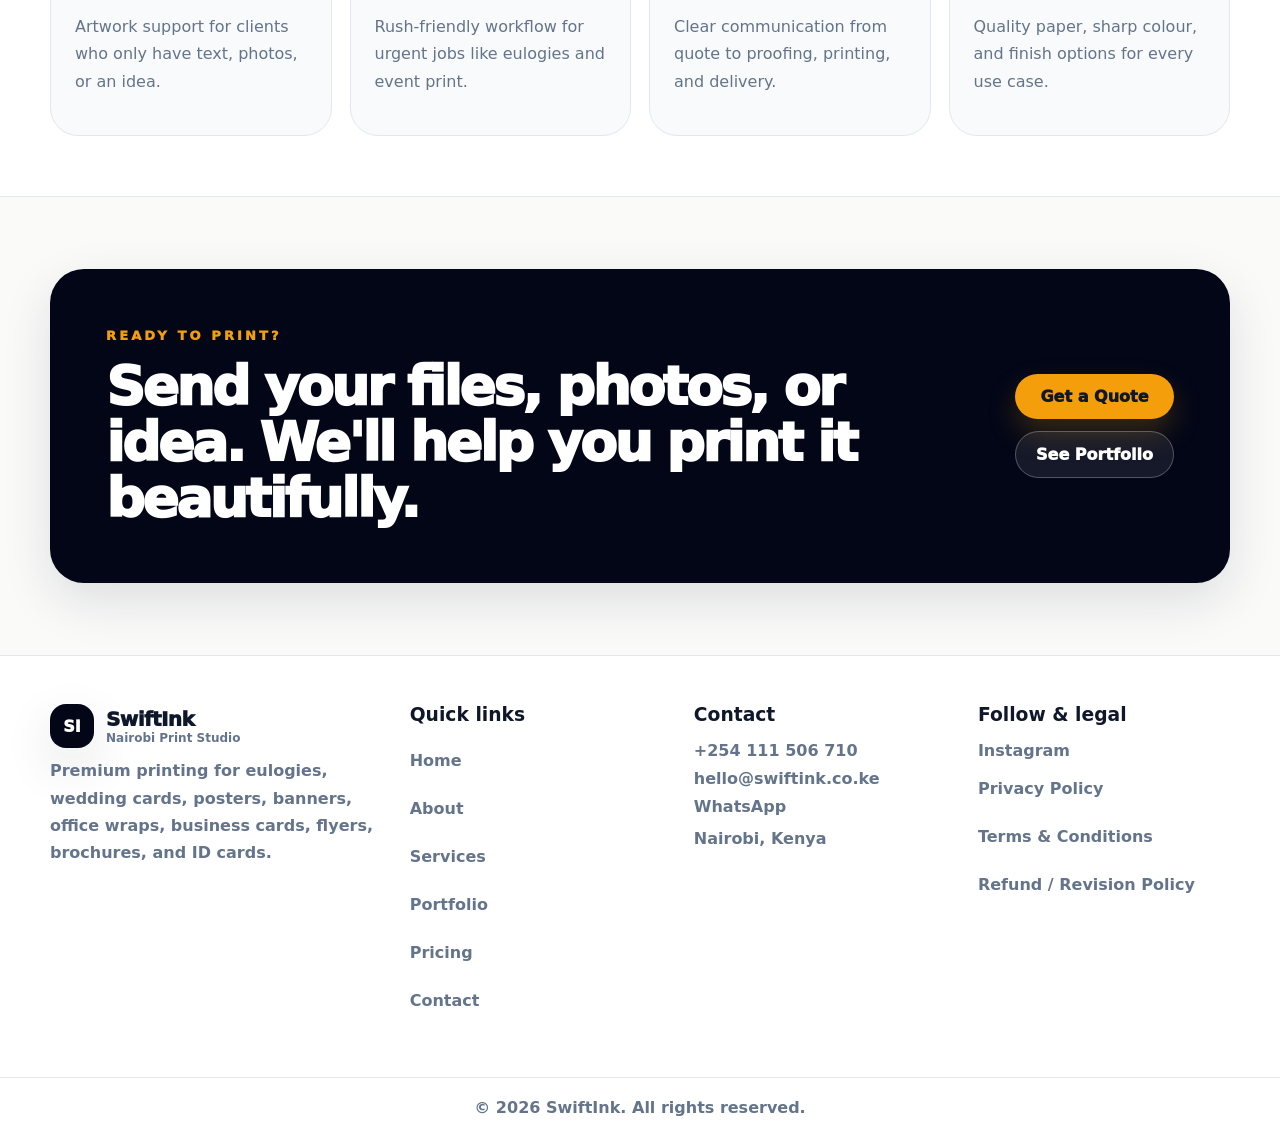
==== commit ad44f842: "Update index.html" ====
--- a/swiftink-website/index.html
+++ b/swiftink-website/index.html
@@ -42,10 +42,14 @@
       </div>
 
       <div id="mobileMenu" class="mobile-menu">
-        <span>Dark Mode</span>
-      <div onclick="toggleTheme()" class="theme-toggle-switch mobile-toggle">
-      <div id="mobileThemeKnob" class="theme-knob">
-        <span id="mobileThemeIcon" class="theme-icon">🌙</span>
+        <div class="mobile-theme-row">
+          <span>🌓 Dark Mode</span>
+          <div onclick="toggleTheme()" class="theme-toggle-switch mobile-toggle">
+            <div id="mobileThemeKnob" class="theme-knob">
+              <span id="mobileThemeIcon" class="theme-icon">🌙</span>
+            </div>
+          </div>
+        </div>
         <button data-page-link="home">Home</button>
         <button data-page-link="about">About</button>
         <button data-page-link="services">Services</button>
--- a/swiftink-website/assets/css/styles.css
+++ b/swiftink-website/assets/css/styles.css
@@ -236,3 +236,64 @@
   .live-chat { left: 12px; bottom: 92px; }
   .whatsapp-float { right: 14px; bottom: 14px; }
 }
+/* Theme Toggle Switch */
+.theme-toggle-switch {
+  width: 52px;
+  height: 28px;
+  background: #e4e4e7;
+  border-radius: 999px;
+  padding: 2px;
+  cursor: pointer;
+  position: relative;
+  transition: all 0.3s;
+  box-shadow: inset 0 1px 3px rgba(0,0,0,0.1);
+}
+
+body.dark-mode .theme-toggle-switch {
+  background: #3f3f46;
+}
+
+.theme-knob {
+  width: 24px;
+  height: 24px;
+  background: white;
+  border-radius: 50%;
+  display: flex;
+  align-items: center;
+  justify-content: center;
+  transition: transform 0.4s cubic-bezier(0.4, 0.2, 0.2, 1);
+  box-shadow: 0 1px 3px rgba(0,0,0,0.2);
+}
+
+body.dark-mode .theme-knob {
+  background: #18181b;
+  transform: translateX(24px);
+}
+
+.theme-icon {
+  font-size: 12px;
+  transition: all 0.3s;
+}
+
+body.dark-mode .theme-icon {
+  transform: rotate(360deg);
+}
+
+/* Mobile theme row */
+.mobile-theme-row {
+  display: flex;
+  align-items: center;
+  justify-content: space-between;
+  padding: 12px 16px;
+  border-bottom: 1px solid var(--line);
+  font-weight: 600;
+}
+
+.mobile-toggle {
+  transform: scale(0.9);
+}
+
+/* Hide old theme buttons */
+#themeToggle, #mobileThemeToggle {
+  display: none;
+}
